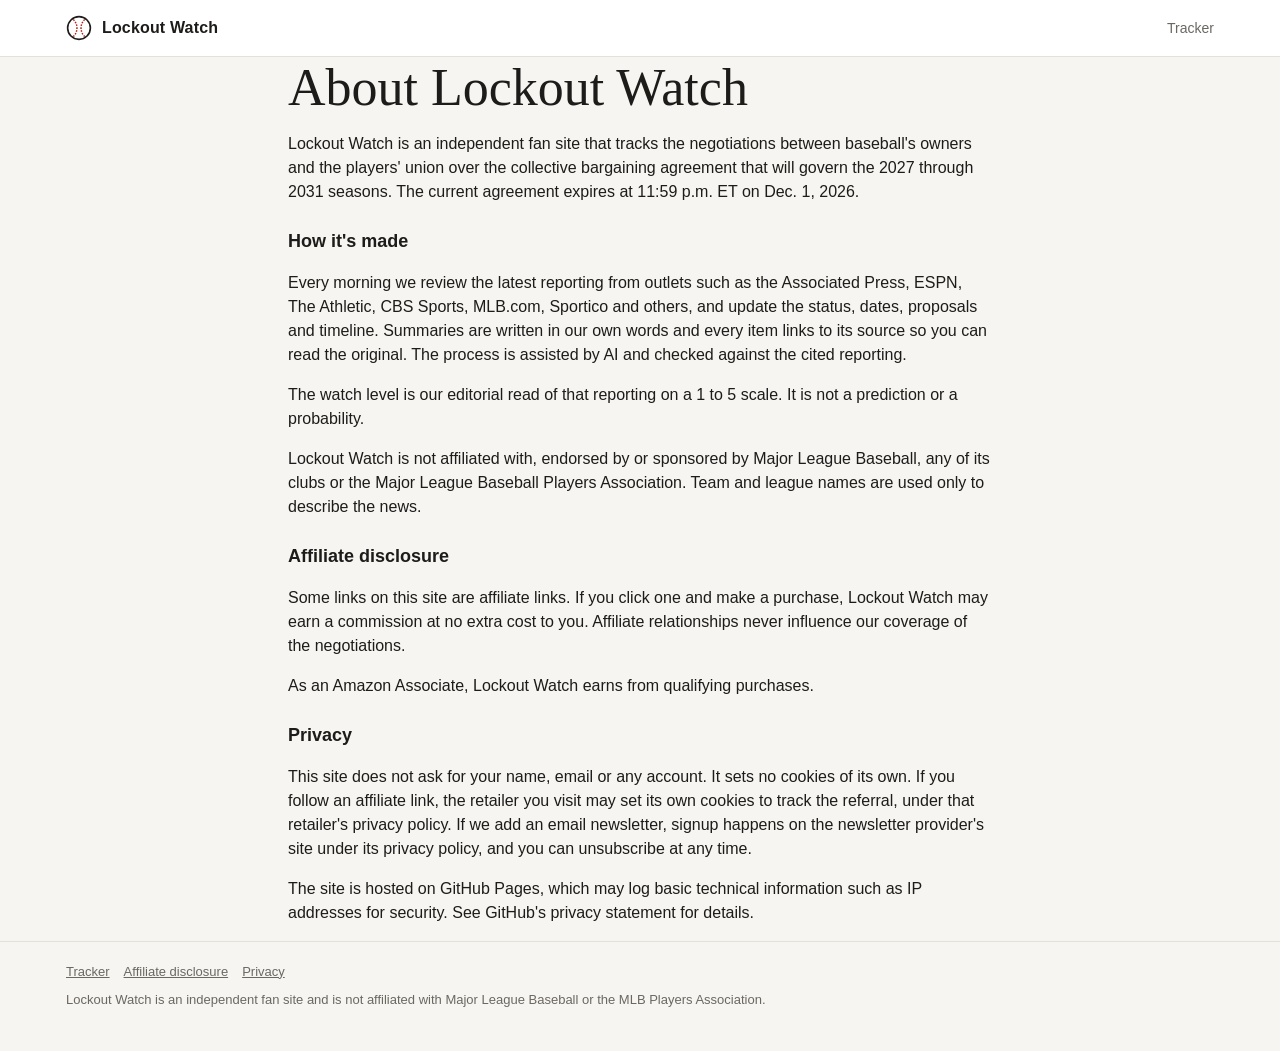
==== about.html @ 3f9e3443 "Launch Lockout Watch site Co-Authored-By: Claude Opus 5.5 <noreply@anthropic.com> Claude-Session: ht" ====
<!doctype html>
<html lang="en">
<head>
  <meta charset="utf-8">
  <meta name="viewport" content="width=device-width, initial-scale=1">
  <title>About Lockout Watch</title>
  <meta name="description" content="How Lockout Watch tracks the 2026-27 baseball labor talks, our affiliate disclosure and privacy policy.">
  <link rel="canonical" href="https://lockoutwatch.com/about.html">
  <link rel="icon" href="/favicon.svg" type="image/svg+xml">
  <link rel="stylesheet" href="/assets/style.css">
</head>
<body>
  <header class="topbar">
    <div class="wrap">
      <a class="brand" href="/">
        <svg viewBox="0 0 32 32" aria-hidden="true"><circle cx="16" cy="16" r="14" fill="none" stroke="currentColor" stroke-width="2"/><path d="M9 5.5c3 3 4.5 6.5 4.5 10.5S12 23.5 9 26.5M23 5.5c-3 3-4.5 6.5-4.5 10.5s1.5 7.5 4.5 10.5" fill="none" stroke="#b42318" stroke-width="1.8" stroke-dasharray="2 1.6"/></svg>
        Lockout Watch
      </a>
      <nav class="nav"><a href="/">Tracker</a></nav>
    </div>
  </header>
  <main class="wrap prose">
    <section>
      <h1>About Lockout Watch</h1>
      <p>Lockout Watch is an independent fan site that tracks the negotiations between baseball's owners and the players' union over the collective bargaining agreement that will govern the 2027 through 2031 seasons. The current agreement expires at 11:59 p.m. ET on Dec. 1, 2026.</p>
      <h2>How it's made</h2>
      <p>Every morning we review the latest reporting from outlets such as the Associated Press, ESPN, The Athletic, CBS Sports, MLB.com, Sportico and others, and update the status, dates, proposals and timeline. Summaries are written in our own words and every item links to its source so you can read the original. The process is assisted by AI and checked against the cited reporting.</p>
      <p>The watch level is our editorial read of that reporting on a 1 to 5 scale. It is not a prediction or a probability.</p>
      <p>Lockout Watch is not affiliated with, endorsed by or sponsored by Major League Baseball, any of its clubs or the Major League Baseball Players Association. Team and league names are used only to describe the news.</p>

      <h2 id="disclosure">Affiliate disclosure</h2>
      <p>Some links on this site are affiliate links. If you click one and make a purchase, Lockout Watch may earn a commission at no extra cost to you. Affiliate relationships never influence our coverage of the negotiations.</p>
      <p>As an Amazon Associate, Lockout Watch earns from qualifying purchases.</p>

      <h2 id="privacy">Privacy</h2>
      <p>This site does not ask for your name, email or any account. It sets no cookies of its own. If you follow an affiliate link, the retailer you visit may set its own cookies to track the referral, under that retailer's privacy policy. If we add an email newsletter, signup happens on the newsletter provider's site under its privacy policy, and you can unsubscribe at any time.</p>
      <p>The site is hosted on GitHub Pages, which may log basic technical information such as IP addresses for security. See GitHub's privacy statement for details.</p>
    </section>
  </main>
  <footer>
    <div class="wrap">
      <div class="links"><a href="/">Tracker</a><a href="#disclosure">Affiliate disclosure</a><a href="#privacy">Privacy</a></div>
      Lockout Watch is an independent fan site and is not affiliated with Major League Baseball or the MLB Players Association.
    </div>
  </footer>
</body>
</html>
---- assets/style.css ----
:root {
  --bg: #f6f5f1;
  --panel: #ffffff;
  --fg: #1d1c1a;
  --muted: #6b6862;
  --line: #e4e1da;
  --mlb: #1f4e8c;
  --mlbpa: #c2410c;
  --neutral: #a8a49c;
  --ok: #2f7d4f;
  --warn: #b7791f;
  --bad: #b42318;
  --accent: #0f3d2e;
  --radius: 10px;
  --serif: Georgia, "Iowan Old Style", "Times New Roman", serif;
  --sans: -apple-system, BlinkMacSystemFont, "Segoe UI", Inter, Roboto, Helvetica, Arial, sans-serif;
  color-scheme: light dark;
}
@media (prefers-color-scheme: dark) {
  :root {
    --bg: #141412;
    --panel: #1d1d1a;
    --fg: #eeece6;
    --muted: #a19d94;
    --line: #34332e;
    --mlb: #6ea0e6;
    --mlbpa: #f0864a;
    --neutral: #6f6c66;
    --ok: #5fbf85;
    --warn: #e0a84a;
    --bad: #f07067;
    --accent: #9fd4bd;
  }
}
* { box-sizing: border-box; }
html { -webkit-text-size-adjust: 100%; }
body { margin: 0; background: var(--bg); color: var(--fg); font-family: var(--sans); font-size: 16px; line-height: 1.5; }
a { color: inherit; }
.wrap { max-width: 1180px; margin: 0 auto; padding: 0 16px; }
.topbar { border-bottom: 1px solid var(--line); background: var(--panel); }
.topbar .wrap { display: flex; align-items: center; justify-content: space-between; gap: 12px; min-height: 56px; }
.brand { display: flex; align-items: center; gap: 10px; text-decoration: none; font-weight: 600; letter-spacing: .01em; }
.brand svg { width: 26px; height: 26px; }
.nav { display: flex; gap: 16px; font-size: 14px; color: var(--muted); }
.nav a { text-decoration: none; }
.nav a:hover { color: var(--fg); }
.btn { display: inline-block; text-decoration: none; background: var(--accent); color: var(--bg); padding: 8px 14px; border-radius: 999px; font-size: 14px; font-weight: 600; border: 0; cursor: pointer; }
.btn.ghost { background: transparent; color: var(--fg); border: 1px solid var(--line); }
main { display: flex; flex-direction: column; gap: 28px; padding: 28px 0 40px; }
.kicker { font-size: 12px; text-transform: uppercase; letter-spacing: .1em; color: var(--muted); margin: 0; }
h1 { font-family: var(--serif); font-weight: 400; font-size: clamp(34px, 6vw, 52px); line-height: 1.05; margin: 4px 0 0; }
.lede { font-size: clamp(17px, 2.2vw, 20px); line-height: 1.45; margin: 10px 0 0; max-width: 60rem; }
.asof { font-size: 13px; color: var(--muted); margin: 8px 0 0; }
.tiles { display: grid; grid-template-columns: repeat(auto-fit, minmax(min(100%, 15rem), 1fr)); gap: 14px; }
.card { background: var(--panel); border: 1px solid var(--line); border-radius: var(--radius); padding: 20px; display: flex; flex-direction: column; gap: 8px; min-width: 0; }
.tile-label { font-size: 13px; color: var(--muted); margin: 0; }
.big { font-family: var(--serif); font-size: 52px; line-height: 1; margin: 0; font-variant-numeric: tabular-nums; }
.bigword { font-family: var(--serif); font-size: 28px; line-height: 1.15; margin: 0; }
.small { font-size: 13px; color: var(--muted); margin: 0; line-height: 1.45; }
.meter { display: flex; gap: 4px; height: 10px; margin-top: 4px; }
.meter span { flex: 1; border-radius: 3px; background: var(--line); }
.meter span.on-ok { background: var(--ok); }
.meter span.on-warn { background: var(--warn); }
.meter span.on-bad { background: var(--bad); }
.grid { display: grid; grid-template-columns: repeat(auto-fit, minmax(min(100%, 22rem), 1fr)); gap: 14px; }
h2 { font-size: 18px; font-weight: 600; margin: 0; }
h3 { font-size: 15px; font-weight: 600; margin: 8px 0 0; }
.note { font-size: 13px; color: var(--muted); margin: 0; line-height: 1.45; }
.latest { margin: 0; line-height: 1.6; }
.legend { display: flex; flex-wrap: wrap; gap: 6px 16px; font-size: 13px; color: var(--muted); margin: 0; padding: 0; list-style: none; }
.legend li { display: flex; align-items: center; gap: 6px; }
.sw { width: 10px; height: 10px; border-radius: 2px; display: inline-block; }
.bars { display: flex; flex-direction: column; gap: 12px; }
.bar-row { display: flex; flex-direction: column; gap: 4px; }
.bar-lab { font-size: 13px; color: var(--muted); }
.bar-track { display: flex; align-items: center; gap: 8px; }
.bar { height: 14px; border-radius: 3px; min-width: 2px; }
.bar-val { font-size: 13px; font-variant-numeric: tabular-nums; white-space: nowrap; }
.tablewrap { overflow-x: auto; }
table { width: 100%; border-collapse: collapse; font-size: 14px; line-height: 1.45; }
th { text-align: left; font-weight: 600; color: var(--muted); font-size: 13px; padding: 6px 12px 6px 0; border-bottom: 1px solid var(--line); }
td { vertical-align: top; padding: 10px 12px 10px 0; border-bottom: 1px solid var(--line); }
td:first-child { font-weight: 600; min-width: 8rem; }
tr:last-child td { border-bottom: 0; }
.pill { display: inline-block; white-space: nowrap; border: 1px solid currentColor; border-radius: 999px; padding: 1px 9px; font-size: 12px; }
.g-wide { color: var(--bad); } .g-moderate { color: var(--warn); } .g-overlap { color: var(--ok); } .g-open { color: var(--muted); } .g-agreed { color: var(--ok); }
.list { list-style: none; margin: 0; padding: 0; }
.list > li { display: grid; grid-template-columns: minmax(6.5rem, 8.5rem) 1fr; gap: 6px 14px; padding: 12px 0; border-bottom: 1px solid var(--line); }
.list > li:last-child { border-bottom: 0; }
.when { font-size: 13px; color: var(--muted); font-variant-numeric: tabular-nums; padding-top: 2px; }
.what { display: flex; flex-direction: column; gap: 3px; min-width: 0; }
.what b { font-weight: 600; }
.what span, .what a.src { font-size: 13px; color: var(--muted); line-height: 1.45; }
.badge { display: inline-block; margin-left: 6px; font-size: 12px; font-weight: 500; border-radius: 999px; padding: 0 8px; border: 1px solid var(--warn); color: var(--warn); vertical-align: 1px; }
.badge.done { border-color: var(--line); color: var(--muted); }
li.is-done b { color: var(--muted); }
.chip { display: inline-flex; align-items: center; gap: 6px; font-size: 12px; color: var(--muted); }
.chip i { width: 8px; height: 8px; border-radius: 50%; display: inline-block; }
.filters { display: flex; flex-wrap: wrap; gap: 6px; }
.filters button { font: inherit; font-size: 13px; background: transparent; color: var(--muted); border: 1px solid var(--line); border-radius: 999px; padding: 3px 12px; cursor: pointer; }
.filters button[aria-pressed="true"] { background: var(--fg); color: var(--bg); border-color: var(--fg); }
.scroll { max-height: 36rem; overflow: auto; }
.offers { display: grid; grid-template-columns: repeat(auto-fit, minmax(min(100%, 16rem), 1fr)); gap: 14px; }
.offer .btn { align-self: flex-start; margin-top: 4px; }
.disclose { font-size: 12px; color: var(--muted); margin: 0; }
.signup { display: flex; flex-wrap: wrap; align-items: center; justify-content: space-between; gap: 12px; background: var(--panel); border: 1px solid var(--line); border-radius: var(--radius); padding: 18px 20px; }
.signup p { margin: 0; }
footer { border-top: 1px solid var(--line); padding: 20px 0 40px; font-size: 13px; color: var(--muted); line-height: 1.6; }
footer .links { display: flex; flex-wrap: wrap; gap: 14px; margin-bottom: 8px; }
.prose { max-width: 46rem; }
.prose h1 { margin-bottom: 12px; }
.prose h2 { margin-top: 24px; }
.skel { color: transparent; background: var(--line); border-radius: 6px; min-height: 1em; }
[hidden] { display: none !important; }
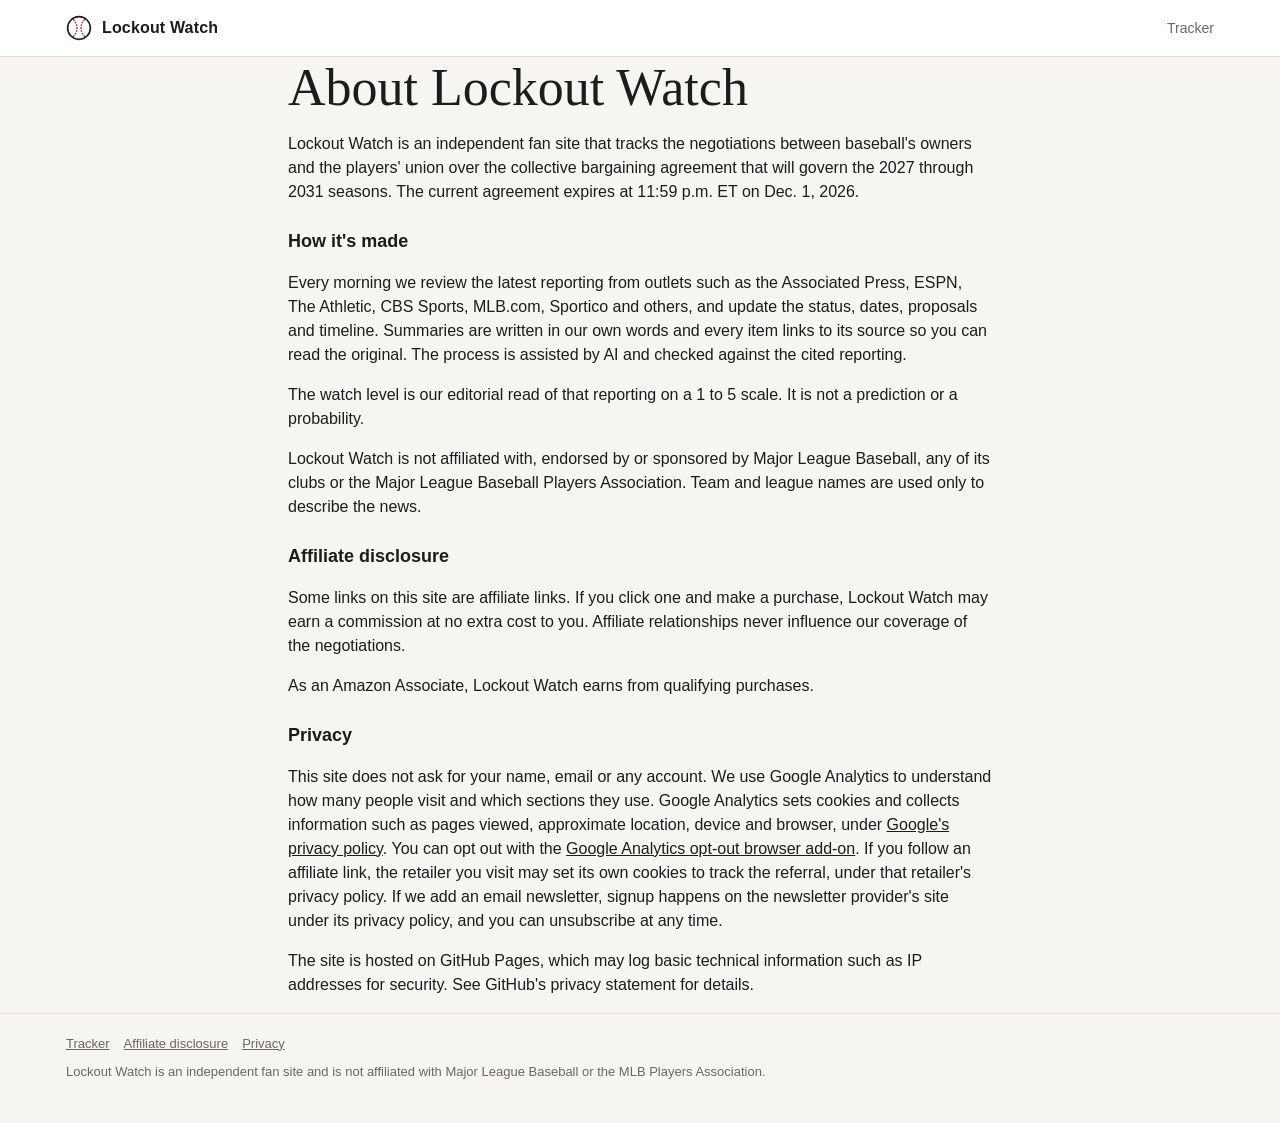
==== commit 2c8422be: "Add Google Analytics and affiliate click events; update privacy policy Co-Authored-By: Claude Opus 5" ====
--- a/about.html
+++ b/about.html
@@ -1,12 +1,31 @@
 <!doctype html>
 <html lang="en">
 <head>
+  <!-- Google tag (gtag.js) -->
+  <script async src="https://www.googletagmanager.com/gtag/js?id=G-T5SCXRT3MH"></script>
+  <script>
+    window.dataLayer = window.dataLayer || [];
+    function gtag(){dataLayer.push(arguments);}
+    gtag('js', new Date());
+
+    gtag('config', 'G-T5SCXRT3MH');
+  </script>
   <meta charset="utf-8">
   <meta name="viewport" content="width=device-width, initial-scale=1">
   <title>About Lockout Watch</title>
   <meta name="description" content="How Lockout Watch tracks the 2026-27 baseball labor talks, our affiliate disclosure and privacy policy.">
   <link rel="canonical" href="https://lockoutwatch.com/about.html">
   <link rel="icon" href="/favicon.svg" type="image/svg+xml">
+  <meta property="og:title" content="About Lockout Watch">
+  <meta property="og:url" content="https://lockoutwatch.com/about.html">
+  <meta property="og:image" content="https://lockoutwatch.com/og.png">
+  <meta property="og:image:width" content="1200">
+  <meta property="og:image:height" content="630">
+  <meta property="og:image:alt" content="Lockout Watch: where baseball's labor fight stands, updated every morning">
+  <meta property="og:site_name" content="Lockout Watch">
+  <meta name="twitter:card" content="summary_large_image">
+  <meta name="twitter:image" content="https://lockoutwatch.com/og.png">
+  <link rel="apple-touch-icon" href="/apple-touch-icon.png">
   <link rel="stylesheet" href="/assets/style.css">
 </head>
 <body>
@@ -33,7 +52,7 @@
       <p>As an Amazon Associate, Lockout Watch earns from qualifying purchases.</p>
 
       <h2 id="privacy">Privacy</h2>
-      <p>This site does not ask for your name, email or any account. It sets no cookies of its own. If you follow an affiliate link, the retailer you visit may set its own cookies to track the referral, under that retailer's privacy policy. If we add an email newsletter, signup happens on the newsletter provider's site under its privacy policy, and you can unsubscribe at any time.</p>
+      <p>This site does not ask for your name, email or any account. We use Google Analytics to understand how many people visit and which sections they use. Google Analytics sets cookies and collects information such as pages viewed, approximate location, device and browser, under <a href="https://policies.google.com/privacy">Google's privacy policy</a>. You can opt out with the <a href="https://tools.google.com/dlpage/gaoptout">Google Analytics opt-out browser add-on</a>. If you follow an affiliate link, the retailer you visit may set its own cookies to track the referral, under that retailer's privacy policy. If we add an email newsletter, signup happens on the newsletter provider's site under its privacy policy, and you can unsubscribe at any time.</p>
       <p>The site is hosted on GitHub Pages, which may log basic technical information such as IP addresses for security. See GitHub's privacy statement for details.</p>
     </section>
   </main>
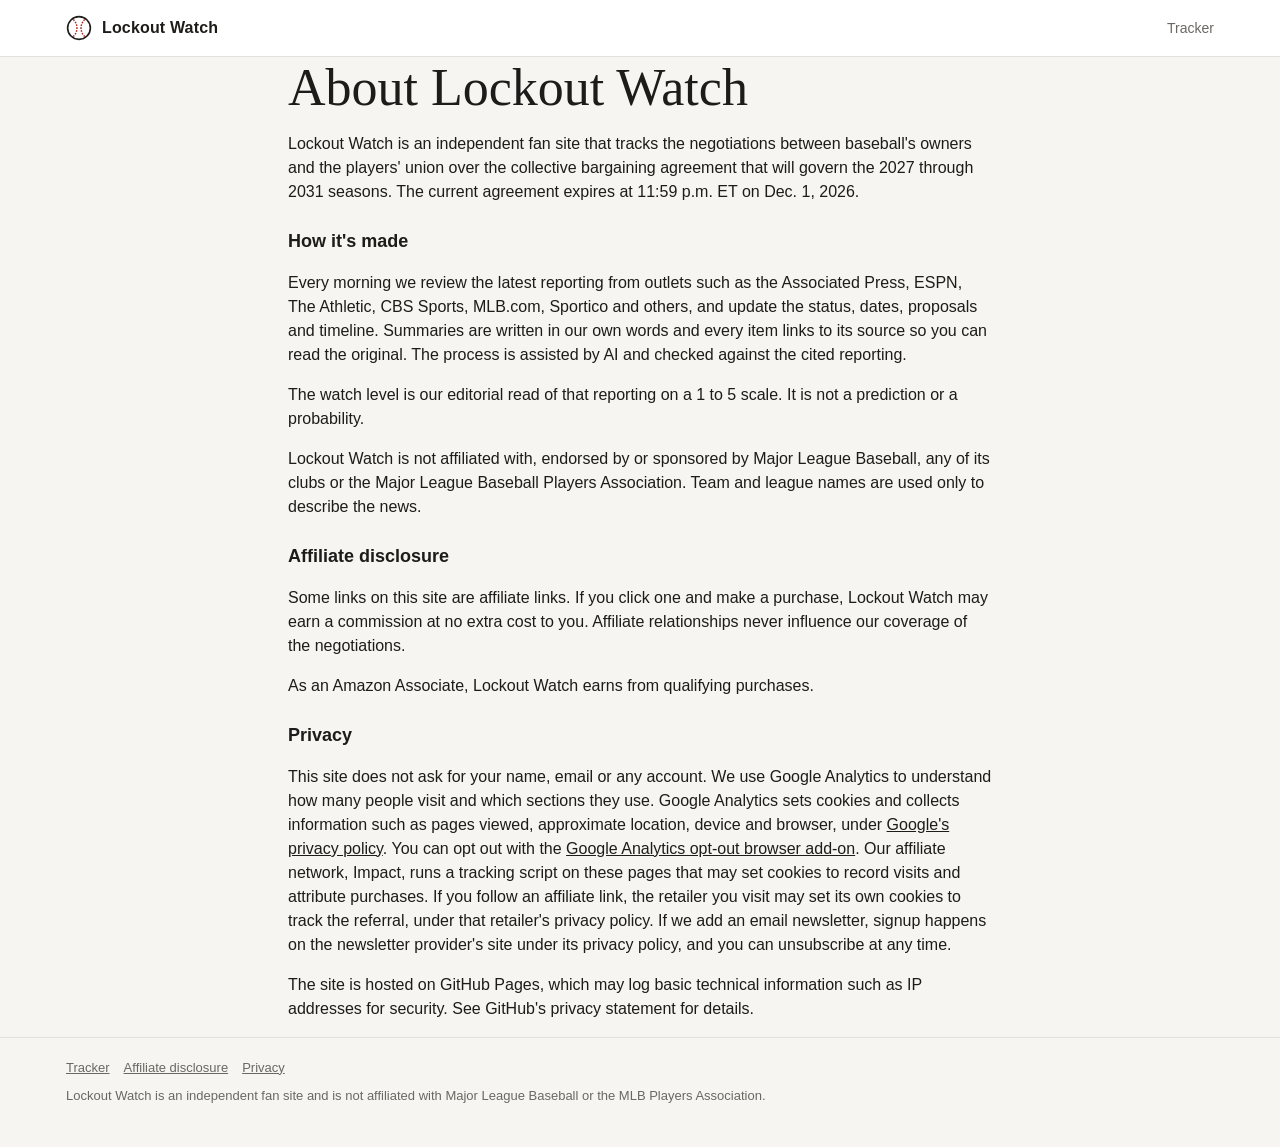
==== commit 4ade80e1: "Add Impact affiliate tracking script; note it in privacy policy Co-Authored-By: Claude Opus 5.5 <nor" ====
--- a/about.html
+++ b/about.html
@@ -10,6 +10,8 @@
 
     gtag('config', 'G-T5SCXRT3MH');
   </script>
+  <!-- Impact affiliate tracking -->
+  <script type="text/javascript">(function(i,m,p,a,c,t){c.ire_o=p;c[p]=c[p]||function(){(c[p].a=c[p].a||[]).push(arguments)};t=a.createElement(m);var z=a.getElementsByTagName(m)[0];t.async=1;t.src=i;z.parentNode.insertBefore(t,z)})('https://utt.impactcdn.com/P-A8070314-4a91-4a1f-8ec0-d27cc0d1df741.js','script','impactStat',document,window);impactStat('transformLinks');impactStat('trackImpression');</script>
   <meta charset="utf-8">
   <meta name="viewport" content="width=device-width, initial-scale=1">
   <title>About Lockout Watch</title>
@@ -52,7 +54,7 @@
       <p>As an Amazon Associate, Lockout Watch earns from qualifying purchases.</p>
 
       <h2 id="privacy">Privacy</h2>
-      <p>This site does not ask for your name, email or any account. We use Google Analytics to understand how many people visit and which sections they use. Google Analytics sets cookies and collects information such as pages viewed, approximate location, device and browser, under <a href="https://policies.google.com/privacy">Google's privacy policy</a>. You can opt out with the <a href="https://tools.google.com/dlpage/gaoptout">Google Analytics opt-out browser add-on</a>. If you follow an affiliate link, the retailer you visit may set its own cookies to track the referral, under that retailer's privacy policy. If we add an email newsletter, signup happens on the newsletter provider's site under its privacy policy, and you can unsubscribe at any time.</p>
+      <p>This site does not ask for your name, email or any account. We use Google Analytics to understand how many people visit and which sections they use. Google Analytics sets cookies and collects information such as pages viewed, approximate location, device and browser, under <a href="https://policies.google.com/privacy">Google's privacy policy</a>. You can opt out with the <a href="https://tools.google.com/dlpage/gaoptout">Google Analytics opt-out browser add-on</a>. Our affiliate network, Impact, runs a tracking script on these pages that may set cookies to record visits and attribute purchases. If you follow an affiliate link, the retailer you visit may set its own cookies to track the referral, under that retailer's privacy policy. If we add an email newsletter, signup happens on the newsletter provider's site under its privacy policy, and you can unsubscribe at any time.</p>
       <p>The site is hosted on GitHub Pages, which may log basic technical information such as IP addresses for security. See GitHub's privacy statement for details.</p>
     </section>
   </main>
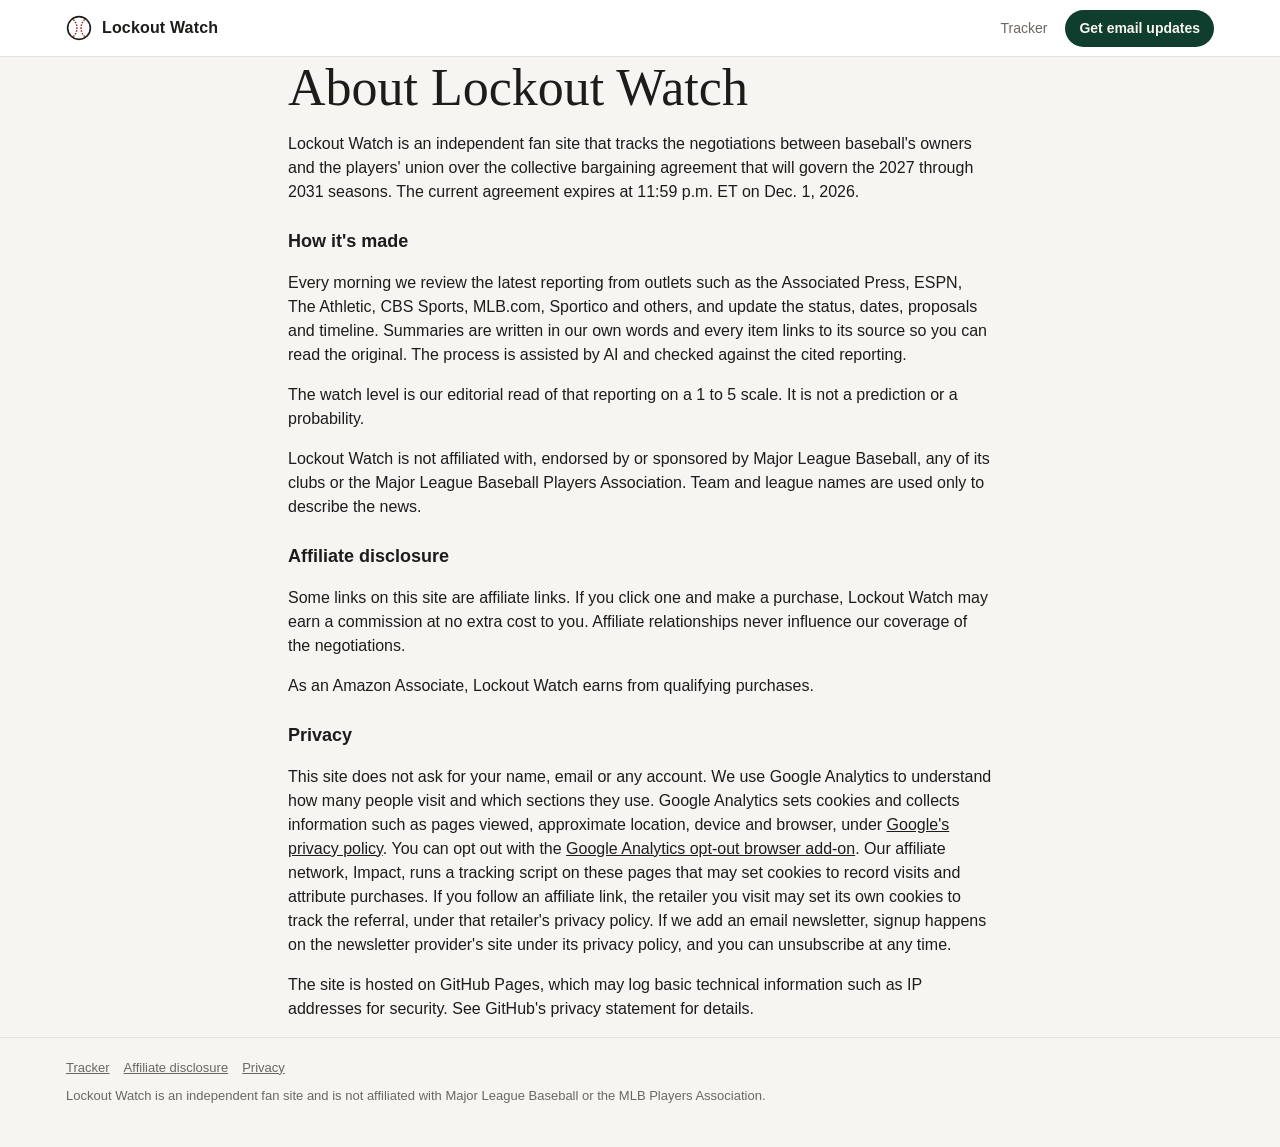
==== commit fd1cbd6e: "Add email signup button to the top bar Co-Authored-By: Claude Opus 5.5 <noreply@anthropic.com> Claud" ====
--- a/about.html
+++ b/about.html
@@ -37,7 +37,10 @@
         <svg viewBox="0 0 32 32" aria-hidden="true"><circle cx="16" cy="16" r="14" fill="none" stroke="currentColor" stroke-width="2"/><path d="M9 5.5c3 3 4.5 6.5 4.5 10.5S12 23.5 9 26.5M23 5.5c-3 3-4.5 6.5-4.5 10.5s1.5 7.5 4.5 10.5" fill="none" stroke="#b42318" stroke-width="1.8" stroke-dasharray="2 1.6"/></svg>
         Lockout Watch
       </a>
-      <nav class="nav"><a href="/">Tracker</a></nav>
+      <div class="topright">
+        <nav class="nav"><a href="/">Tracker</a></nav>
+        <a class="btn" href="https://lockoutwatch.beehiiv.com/subscribe" target="_blank" rel="noopener" data-cta="subscribe_top">Get email updates</a>
+      </div>
     </div>
   </header>
   <main class="wrap prose">
@@ -64,5 +67,6 @@
       Lockout Watch is an independent fan site and is not affiliated with Major League Baseball or the MLB Players Association.
     </div>
   </footer>
+  <script>document.addEventListener('click',function(e){var a=e.target.closest&&e.target.closest('[data-cta]');if(a&&typeof gtag==='function')gtag('event','newsletter_click',{location:a.getAttribute('data-cta')});});</script>
 </body>
 </html>
--- a/assets/style.css
+++ b/assets/style.css
@@ -112,3 +112,10 @@
 .prose h2 { margin-top: 24px; }
 .skel { color: transparent; background: var(--line); border-radius: 6px; min-height: 1em; }
 [hidden] { display: none !important; }
+
+.topright { display: flex; align-items: center; gap: 18px; }
+.topbar .btn { white-space: nowrap; }
+@media (max-width: 640px) {
+  .topright .nav { display: none; }
+  .topbar .btn { padding: 7px 12px; font-size: 13px; }
+}
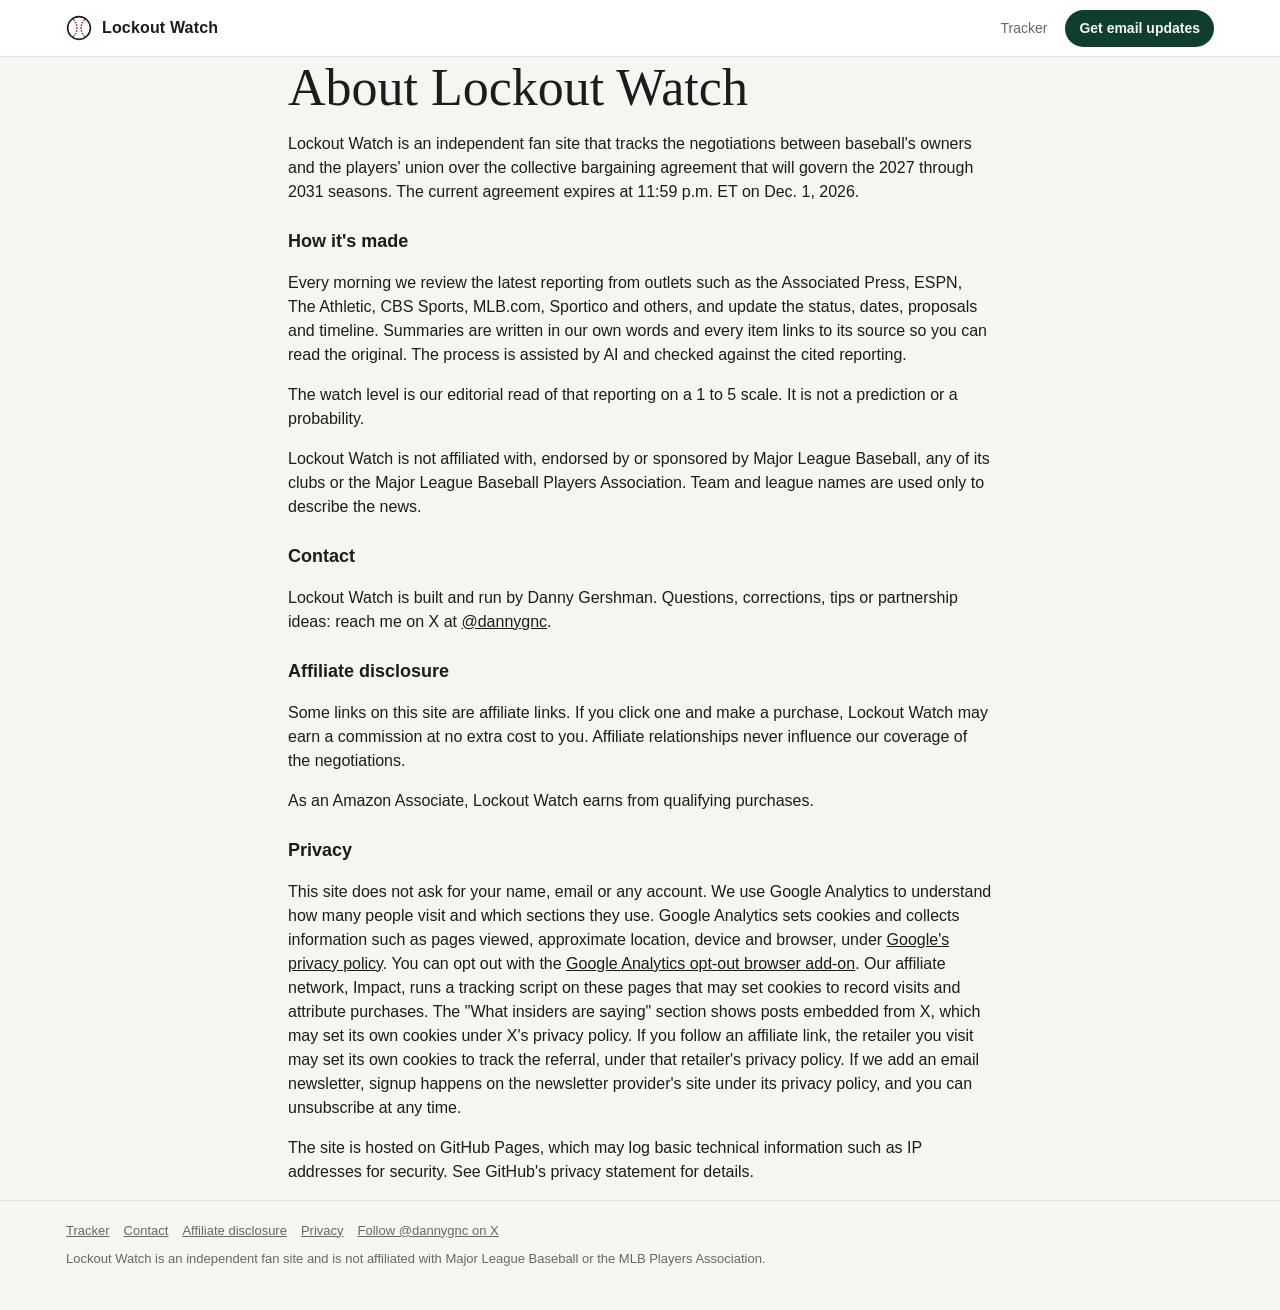
==== commit 8e379b91: "Add insiders section with embedded X posts; add @dannygnc contact Co-Authored-By: Claude Opus 5.5 <n" ====
--- a/about.html
+++ b/about.html
@@ -26,6 +26,7 @@
   <meta property="og:image:alt" content="Lockout Watch: where baseball's labor fight stands, updated every morning">
   <meta property="og:site_name" content="Lockout Watch">
   <meta name="twitter:card" content="summary_large_image">
+  <meta name="twitter:creator" content="@dannygnc">
   <meta name="twitter:image" content="https://lockoutwatch.com/og.png">
   <link rel="apple-touch-icon" href="/apple-touch-icon.png">
   <link rel="stylesheet" href="/assets/style.css">
@@ -52,18 +53,21 @@
       <p>The watch level is our editorial read of that reporting on a 1 to 5 scale. It is not a prediction or a probability.</p>
       <p>Lockout Watch is not affiliated with, endorsed by or sponsored by Major League Baseball, any of its clubs or the Major League Baseball Players Association. Team and league names are used only to describe the news.</p>
 
+      <h2 id="contact">Contact</h2>
+      <p>Lockout Watch is built and run by Danny Gershman. Questions, corrections, tips or partnership ideas: reach me on X at <a href="https://x.com/dannygnc" target="_blank" rel="noopener">@dannygnc</a>.</p>
+
       <h2 id="disclosure">Affiliate disclosure</h2>
       <p>Some links on this site are affiliate links. If you click one and make a purchase, Lockout Watch may earn a commission at no extra cost to you. Affiliate relationships never influence our coverage of the negotiations.</p>
       <p>As an Amazon Associate, Lockout Watch earns from qualifying purchases.</p>
 
       <h2 id="privacy">Privacy</h2>
-      <p>This site does not ask for your name, email or any account. We use Google Analytics to understand how many people visit and which sections they use. Google Analytics sets cookies and collects information such as pages viewed, approximate location, device and browser, under <a href="https://policies.google.com/privacy">Google's privacy policy</a>. You can opt out with the <a href="https://tools.google.com/dlpage/gaoptout">Google Analytics opt-out browser add-on</a>. Our affiliate network, Impact, runs a tracking script on these pages that may set cookies to record visits and attribute purchases. If you follow an affiliate link, the retailer you visit may set its own cookies to track the referral, under that retailer's privacy policy. If we add an email newsletter, signup happens on the newsletter provider's site under its privacy policy, and you can unsubscribe at any time.</p>
+      <p>This site does not ask for your name, email or any account. We use Google Analytics to understand how many people visit and which sections they use. Google Analytics sets cookies and collects information such as pages viewed, approximate location, device and browser, under <a href="https://policies.google.com/privacy">Google's privacy policy</a>. You can opt out with the <a href="https://tools.google.com/dlpage/gaoptout">Google Analytics opt-out browser add-on</a>. Our affiliate network, Impact, runs a tracking script on these pages that may set cookies to record visits and attribute purchases. The "What insiders are saying" section shows posts embedded from X, which may set its own cookies under X's privacy policy. If you follow an affiliate link, the retailer you visit may set its own cookies to track the referral, under that retailer's privacy policy. If we add an email newsletter, signup happens on the newsletter provider's site under its privacy policy, and you can unsubscribe at any time.</p>
       <p>The site is hosted on GitHub Pages, which may log basic technical information such as IP addresses for security. See GitHub's privacy statement for details.</p>
     </section>
   </main>
   <footer>
     <div class="wrap">
-      <div class="links"><a href="/">Tracker</a><a href="#disclosure">Affiliate disclosure</a><a href="#privacy">Privacy</a></div>
+      <div class="links"><a href="/">Tracker</a><a href="#contact">Contact</a><a href="#disclosure">Affiliate disclosure</a><a href="#privacy">Privacy</a><a href="https://x.com/dannygnc" target="_blank" rel="noopener">Follow @dannygnc on X</a></div>
       Lockout Watch is an independent fan site and is not affiliated with Major League Baseball or the MLB Players Association.
     </div>
   </footer>
--- a/assets/style.css
+++ b/assets/style.css
@@ -119,3 +119,13 @@
   .topright .nav { display: none; }
   .topbar .btn { padding: 7px 12px; font-size: 13px; }
 }
+
+.picks { list-style: none; margin: 4px 0 0; padding: 0; display: flex; flex-direction: column; gap: 8px; }
+.picks li { display: flex; flex-direction: column; gap: 1px; }
+.picks a { font-weight: 600; }
+.picks span { font-size: 13px; color: var(--muted); }
+
+.xposts { display: grid; grid-template-columns: repeat(auto-fill, minmax(min(100%, 340px), 1fr)); gap: 0 16px; align-items: start; max-height: 44rem; }
+.xposts .twitter-tweet { margin: 8px 0 !important; }
+.xposts blockquote.twitter-tweet { border-left: 3px solid var(--line); margin: 8px 0; padding: 8px 12px; font-size: 14px; }
+.xposts blockquote.twitter-tweet p { margin: 0 0 4px; }
